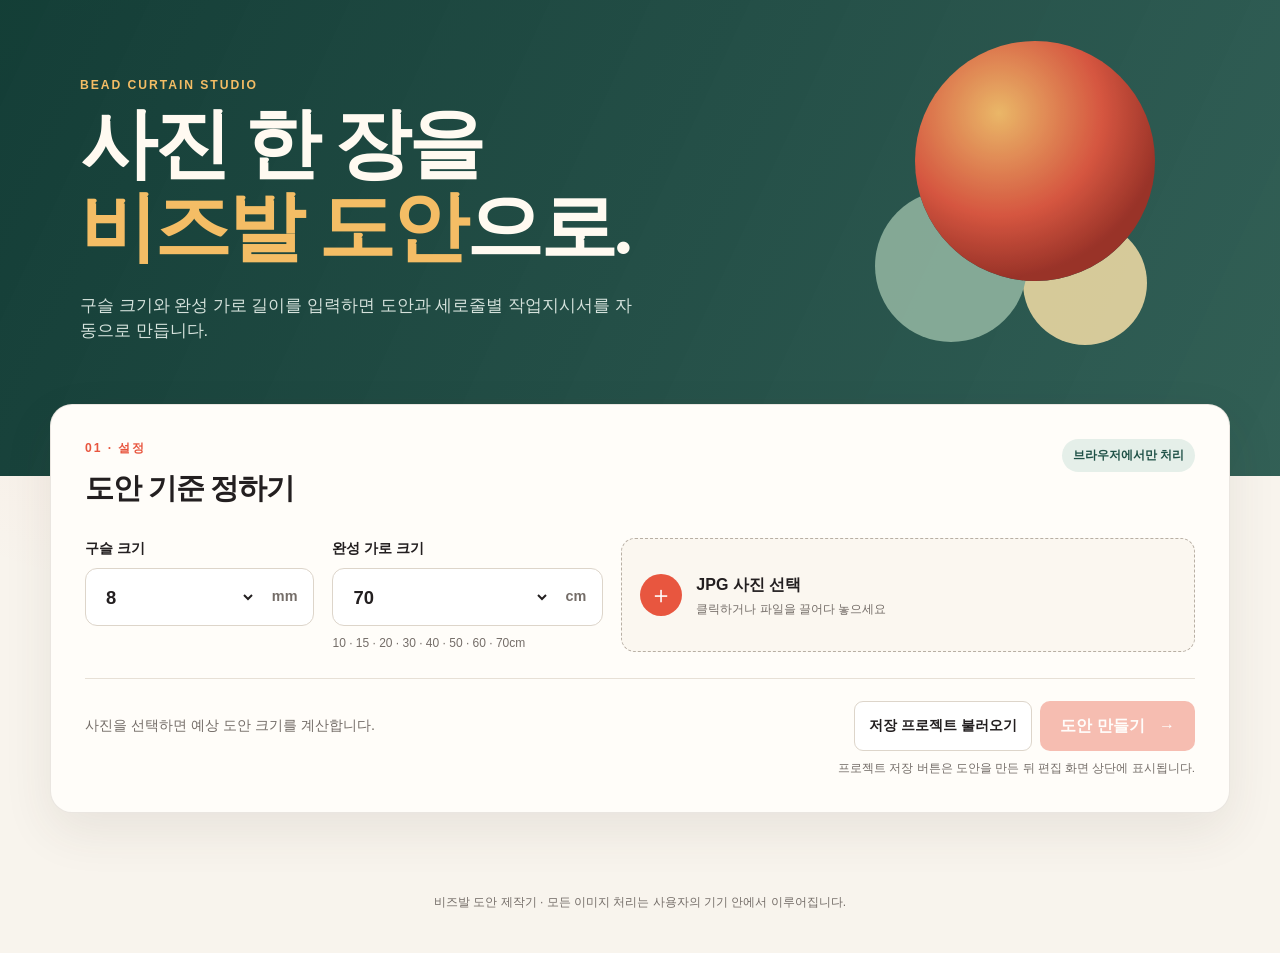
==== bizbal/index.html @ f756fe76 "Add Bizbal studio to homepage and refresh theme" ====
<!doctype html>
<html lang="ko">
<head>
  <meta charset="UTF-8">
  <meta name="viewport" content="width=device-width, initial-scale=1.0">
  <meta name="description" content="사진을 10색 비즈발 도안과 줄별 작업지시서로 변환합니다.">
  <title>비즈발 도안 제작기</title>
  <link rel="stylesheet" href="styles.css">
</head>
<body>
  <header class="hero">
    <div class="hero__inner">
      <p class="eyebrow">BEAD CURTAIN STUDIO</p>
      <h1>사진 한 장을<br><span>비즈발 도안</span>으로.</h1>
      <p class="hero__copy">구슬 크기와 완성 가로 길이를 입력하면 도안과 세로줄별 작업지시서를 자동으로 만듭니다.</p>
    </div>
  </header>

  <main class="app-shell">
    <section class="panel setup-panel" aria-labelledby="setup-title">
      <div class="section-heading">
        <div>
          <p class="step">01 · 설정</p>
          <h2 id="setup-title">도안 기준 정하기</h2>
        </div>
        <span class="local-badge">브라우저에서만 처리</span>
      </div>

      <div class="form-grid">
        <label class="field">
          <span>구슬 크기</span>
          <span class="input-with-unit">
            <select id="bead-size" aria-label="구슬 크기">
              <option value="4">4</option>
              <option value="6">6</option>
              <option value="8" selected>8</option>
              <option value="10">10</option>
            </select>
            <b>mm</b>
          </span>
        </label>
        <label class="field">
          <span>완성 가로 크기</span>
          <span class="input-with-unit">
            <select id="curtain-width" aria-label="완성 가로 크기">
              <option value="10">10</option>
              <option value="15">15</option>
              <option value="20">20</option>
              <option value="30">30</option>
              <option value="40">40</option>
              <option value="50">50</option>
              <option value="60">60</option>
              <option value="70" selected>70</option>
            </select>
            <b>cm</b>
          </span>
          <small>10 · 15 · 20 · 30 · 40 · 50 · 60 · 70cm</small>
        </label>
        <label class="file-field" id="file-drop">
          <input id="image-file" type="file" accept="image/jpeg,.jpg,.jpeg">
          <span class="file-icon" aria-hidden="true">＋</span>
          <span>
            <strong id="file-label">JPG 사진 선택</strong>
            <small>클릭하거나 파일을 끌어다 놓으세요</small>
          </span>
        </label>
      </div>

      <div class="setup-footer">
        <p id="input-summary" class="input-summary">사진을 선택하면 예상 도안 크기를 계산합니다.</p>
        <div class="setup-actions">
          <button id="setup-load-btn" class="secondary-btn" type="button">저장 프로젝트 불러오기</button>
          <button id="generate-btn" class="primary-btn" type="button" disabled>도안 만들기 <span>→</span></button>
        </div>
      </div>
      <p class="save-guide">프로젝트 저장 버튼은 도안을 만든 뒤 편집 화면 상단에 표시됩니다.</p>
      <p id="error-message" class="error-message" role="alert" hidden></p>
    </section>

    <section id="workspace" class="workspace" hidden>
      <section class="panel design-panel" aria-labelledby="design-title">
        <div class="section-heading design-heading">
          <div>
            <p class="step">02 · 편집</p>
            <h2 id="design-title">비즈 도안</h2>
          </div>
          <div class="project-actions">
            <input id="project-file" type="file" accept="application/json,.json,.beads" hidden>
            <button id="load-btn" class="secondary-btn" type="button">프로젝트 불러오기</button>
            <button id="save-btn" class="primary-btn compact" type="button" title="현재 도안을 프로젝트 파일로 저장">↓ 프로젝트 저장</button>
          </div>
          <div class="metrics" aria-label="도안 정보">
            <span><b id="metric-grid">-</b><small>그리드</small></span>
            <span><b id="metric-size">-</b><small>완성 크기</small></span>
            <span><b id="metric-count">-</b><small>총 구슬</small></span>
          </div>
        </div>

        <div class="editor-toolbar">
          <div>
            <span class="toolbar-label">칠할 색상</span>
            <div id="palette" class="palette" role="radiogroup" aria-label="색상 팔레트"></div>
          </div>
          <div class="zoom-control">
            <label for="zoom">확대</label>
            <input id="zoom" type="range" min="7" max="24" value="12">
            <output id="zoom-value" for="zoom">12px</output>
          </div>
        </div>

        <div class="editor-actions">
          <p><span class="mouse-mark">↖</span> 클릭하거나 드래그하여 구슬 색상을 바꿀 수 있습니다. 최상단 고정 구슬은 편집되지 않습니다.</p>
          <button id="undo-btn" class="text-btn" type="button" disabled>↶ 실행 취소</button>
          <button id="restore-btn" class="text-btn" type="button">원본 변환으로 복원</button>
        </div>

        <div id="canvas-wrap" class="canvas-wrap">
          <canvas id="bead-canvas" aria-label="편집 가능한 비즈 도안"></canvas>
        </div>

        <div class="legend-block">
          <h3>색상별 필요 수량</h3>
          <p class="legend-help">색상을 누르면 전체 색상 변경 또는 미사용 설정을 할 수 있습니다. 고정 구슬은 각 라인 최상단에 자동으로 1개씩 추가됩니다.</p>
          <div id="color-counts" class="color-counts"></div>
        </div>
      </section>

      <section class="panel instruction-panel" aria-labelledby="instruction-title">
        <div class="section-heading">
          <div>
            <p class="step">03 · 제작</p>
            <h2 id="instruction-title">세로 라인 작업지시서</h2>
          </div>
          <div class="instruction-actions">
            <button id="copy-btn" class="secondary-btn" type="button">전체 복사</button>
            <button id="print-btn" class="primary-btn compact" type="button">인쇄하기</button>
          </div>
        </div>
        <p class="instruction-note">각 라인은 도안의 왼쪽부터 번호가 매겨지며, 구슬 순서는 <strong>아래에서 위</strong>입니다.</p>
        <div id="instructions" class="instructions"></div>
      </section>
    </section>
  </main>

  <dialog id="color-dialog" class="color-dialog" aria-labelledby="color-dialog-title">
    <div class="color-dialog__header">
      <div>
        <p class="step">색상 편집</p>
        <h2 id="color-dialog-title">색상 변경</h2>
      </div>
      <button id="color-dialog-close" class="dialog-close" type="button" aria-label="닫기">×</button>
    </div>
    <p id="color-dialog-description" class="color-dialog__description"></p>
    <div id="color-dialog-options" class="color-dialog__options" aria-label="변경할 색상"></div>
    <div class="color-dialog__footer">
      <button id="color-toggle-btn" class="danger-btn" type="button">이 색상 사용하지 않음</button>
      <button id="color-cancel-btn" class="secondary-btn" type="button">취소</button>
    </div>
  </dialog>

  <footer>비즈발 도안 제작기 · 모든 이미지 처리는 사용자의 기기 안에서 이루어집니다.</footer>
  <script src="app.js"></script>
</body>
</html>
---- bizbal/styles.css ----
:root {
  --ink: #231f20;
  --muted: #746d68;
  --paper: #f8f4ed;
  --panel: #fffdf9;
  --line: #ddd5ca;
  --accent: #e8563f;
  --accent-dark: #bb3828;
  --green: #1f5147;
  --shadow: 0 18px 50px rgba(67, 52, 39, 0.09);
}

* { box-sizing: border-box; }
[hidden] { display: none !important; }

body {
  margin: 0;
  color: var(--ink);
  background:
    radial-gradient(circle at 10% 25%, rgba(232, 86, 63, .07), transparent 22rem),
    var(--paper);
  font-family: Pretendard, "Noto Sans KR", "Malgun Gothic", sans-serif;
  line-height: 1.5;
}

button, input { font: inherit; }
button { color: inherit; }

.hero {
  padding: 76px 24px 132px;
  color: #fffaf1;
  background:
    linear-gradient(115deg, rgba(12, 56, 49, .97), rgba(31, 81, 71, .91)),
    repeating-linear-gradient(90deg, transparent 0 48px, rgba(255,255,255,.04) 48px 49px);
  overflow: hidden;
}

.hero__inner { width: min(1120px, 100%); margin: auto; position: relative; }
.hero__inner::after {
  content: "";
  position: absolute;
  right: 4%; top: -35px;
  width: 240px; height: 240px;
  border-radius: 50%;
  background: radial-gradient(circle at 35% 30%, #ffc26b, #e8563f 45%, #a52f24 72%);
  box-shadow: -84px 105px 0 -44px #8eb29e, 50px 122px 0 -58px #e9d7a2;
  opacity: .9;
}

.eyebrow, .step { margin: 0 0 10px; letter-spacing: .16em; font-size: .76rem; font-weight: 800; }
.eyebrow { color: #f4bd65; }
.hero h1 { margin: 0; font-family: Georgia, "Noto Serif KR", serif; font-size: clamp(2.7rem, 6vw, 5rem); line-height: 1.08; letter-spacing: -.04em; }
.hero h1 span { color: #f4bd65; }
.hero__copy { max-width: 560px; margin: 24px 0 0; color: #d5e2dc; font-size: 1.04rem; }

.app-shell { width: min(1180px, calc(100% - 32px)); margin: -72px auto 80px; position: relative; }
.panel { padding: 34px; border: 1px solid rgba(80, 65, 51, .12); border-radius: 22px; background: var(--panel); box-shadow: var(--shadow); }
.workspace { display: grid; min-width: 0; gap: 24px; margin-top: 24px; }
.section-heading { display: flex; align-items: flex-start; justify-content: space-between; gap: 24px; margin-bottom: 28px; }
.section-heading h2 { margin: 0; font-family: Georgia, "Noto Serif KR", serif; font-size: 1.8rem; letter-spacing: -.03em; }
.step { color: var(--accent); }
.local-badge { padding: 7px 11px; border-radius: 99px; color: var(--green); background: #e5efe9; font-size: .78rem; font-weight: 700; white-space: nowrap; }

.form-grid { display: grid; grid-template-columns: .72fr .85fr 1.8fr; gap: 18px; align-items: stretch; }
.field { display: flex; flex-direction: column; gap: 8px; font-size: .9rem; font-weight: 700; }
.field small, .file-field small { color: var(--muted); font-size: .75rem; font-weight: 500; }
.input-with-unit { display: flex; align-items: center; height: 58px; border: 1px solid var(--line); border-radius: 12px; background: #fff; overflow: hidden; }
.input-with-unit:focus-within { border-color: var(--green); box-shadow: 0 0 0 3px rgba(31,81,71,.1); }
.input-with-unit input, .input-with-unit select { width: 100%; height: 100%; padding: 0 4px 0 16px; border: 0; outline: 0; color: var(--ink); background: transparent; font-size: 1.15rem; font-weight: 800; cursor: pointer; }
.input-with-unit b { padding: 0 16px; color: var(--muted); }
.file-field { display: flex; align-items: center; gap: 14px; min-height: 82px; padding: 16px 18px; border: 1.5px dashed #b8afa4; border-radius: 14px; background: #fbf7f0; cursor: pointer; transition: .18s ease; }
.file-field:hover, .file-field.is-dragging { border-color: var(--accent); background: #fff2eb; transform: translateY(-1px); }
.file-field input { position: absolute; width: 1px; height: 1px; opacity: 0; }
.file-field > span:last-child { display: grid; gap: 3px; }
.file-icon { display: grid; place-items: center; flex: 0 0 42px; height: 42px; border-radius: 50%; color: #fff; background: var(--accent); font-size: 1.5rem; }
.setup-footer { display: flex; align-items: center; justify-content: space-between; gap: 20px; margin-top: 26px; padding-top: 22px; border-top: 1px solid #e7e0d6; }
.setup-actions { display: flex; gap: 8px; }
.input-summary { margin: 0; color: var(--muted); font-size: .9rem; }
.save-guide { margin: 9px 0 0; color: var(--muted); text-align: right; font-size: .74rem; }
.error-message { margin: 16px 0 0; padding: 10px 13px; color: #9e2f23; background: #ffebe7; border-radius: 9px; font-size: .88rem; }

.primary-btn, .secondary-btn, .text-btn { border: 0; cursor: pointer; transition: .16s ease; }
.primary-btn { padding: 13px 20px; border-radius: 10px; color: #fff; background: var(--accent); font-weight: 800; box-shadow: 0 6px 16px rgba(232,86,63,.2); }
.primary-btn:hover:not(:disabled) { background: var(--accent-dark); transform: translateY(-1px); }
.primary-btn:disabled { opacity: .38; cursor: not-allowed; box-shadow: none; }
.primary-btn span { margin-left: 10px; }
.primary-btn.compact, .secondary-btn { padding: 10px 14px; font-size: .86rem; }
.secondary-btn { border: 1px solid var(--line); border-radius: 9px; background: #fff; font-weight: 700; }
.secondary-btn:hover { border-color: var(--ink); }
.text-btn { padding: 5px 2px; color: var(--green); background: transparent; font-size: .84rem; font-weight: 700; }
.text-btn:hover:not(:disabled) { color: var(--accent); }
.text-btn:disabled { color: #aaa; cursor: not-allowed; }

.design-panel { min-width: 0; }
.design-heading { align-items: center; }
.project-actions { display: flex; gap: 8px; margin-left: auto; }
.metrics { display: flex; align-items: stretch; border: 1px solid var(--line); border-radius: 12px; overflow: hidden; }
.metrics span { display: grid; gap: 2px; min-width: 125px; padding: 10px 15px; text-align: center; background: #fff; }
.metrics span + span { border-left: 1px solid var(--line); }
.metrics b { font-size: .96rem; }
.metrics small { color: var(--muted); font-size: .68rem; }
.editor-toolbar { display: flex; align-items: flex-end; justify-content: space-between; gap: 24px; padding: 18px; border-radius: 14px; background: #f2ede5; }
.toolbar-label { display: block; margin-bottom: 9px; color: var(--muted); font-size: .75rem; font-weight: 800; }
.palette { display: flex; flex-wrap: wrap; gap: 8px; }
.swatch { position: relative; width: 34px; height: 34px; padding: 0; border: 2px solid rgba(0,0,0,.12); border-radius: 50%; background: var(--swatch); cursor: pointer; box-shadow: inset 0 0 0 2px rgba(255,255,255,.35); }
.swatch::after { content: attr(data-short); position: absolute; left: 50%; top: 42px; transform: translateX(-50%); padding: 4px 6px; border-radius: 5px; color: #fff; background: #2b2927; font-size: .65rem; white-space: nowrap; opacity: 0; pointer-events: none; z-index: 3; }
.swatch:hover::after { opacity: 1; }
.swatch[aria-checked="true"] { outline: 3px solid var(--green); outline-offset: 2px; }
.swatch:disabled { cursor: not-allowed; filter: grayscale(.8); opacity: .32; }
.swatch:disabled:hover::after { content: attr(data-short) " · 사용 안 함"; opacity: 1; }
.zoom-control { display: flex; align-items: center; gap: 9px; color: var(--muted); font-size: .78rem; font-weight: 700; white-space: nowrap; }
.zoom-control input { accent-color: var(--accent); }
.zoom-control output { min-width: 34px; }
.editor-actions { display: flex; align-items: center; justify-content: flex-end; gap: 18px; min-height: 48px; }
.editor-actions p { margin: 0 auto 0 0; color: var(--muted); font-size: .8rem; }
.mouse-mark { color: var(--accent); font-size: 1rem; }
.canvas-wrap { width: 100%; max-width: 100%; min-width: 0; overflow-x: auto; overflow-y: hidden; padding: 26px; border: 1px solid var(--line); border-radius: 12px; background-color: #e9e3d9; background-image: linear-gradient(45deg, #ded7cc 25%, transparent 25%), linear-gradient(-45deg, #ded7cc 25%, transparent 25%), linear-gradient(45deg, transparent 75%, #ded7cc 75%), linear-gradient(-45deg, transparent 75%, #ded7cc 75%); background-size: 20px 20px; background-position: 0 0, 0 10px, 10px -10px, -10px 0; overscroll-behavior-x: contain; scrollbar-color: var(--green) #d9d2c8; scrollbar-width: auto; }
.canvas-wrap::-webkit-scrollbar { height: 13px; }
.canvas-wrap::-webkit-scrollbar-track { border-radius: 99px; background: #d9d2c8; }
.canvas-wrap::-webkit-scrollbar-thumb { border: 3px solid #d9d2c8; border-radius: 99px; background: var(--green); }
#bead-canvas { display: block; width: auto; max-width: none; height: auto; margin: auto; background: #fff; box-shadow: 0 8px 25px rgba(48,40,32,.16); touch-action: pan-y pinch-zoom; cursor: crosshair; }
.legend-block { margin-top: 25px; }
.legend-block h3 { margin: 0; font-size: .92rem; }
.legend-help { margin: 4px 0 12px; color: var(--muted); font-size: .75rem; }
.color-counts { display: flex; flex-wrap: wrap; gap: 9px; }
.count-chip { display: flex; align-items: center; gap: 7px; padding: 7px 10px; border: 1px solid var(--line); border-radius: 99px; color: inherit; background: #fff; font-size: .75rem; cursor: pointer; transition: .16s ease; }
.count-chip:hover:not(:disabled) { border-color: var(--green); transform: translateY(-1px); box-shadow: 0 4px 10px rgba(35,31,32,.08); }
.count-chip:focus-visible { outline: 3px solid rgba(31,81,71,.2); outline-offset: 2px; }
.count-chip:disabled { color: #aaa39d; background: #f5f2ee; cursor: not-allowed; opacity: .48; }
.count-chip.is-excluded { color: #8b8580; background: #f2efeb; text-decoration: line-through; opacity: .78; }
.count-chip i { width: 13px; height: 13px; border: 1px solid rgba(0,0,0,.14); border-radius: 50%; background: var(--chip); }
.count-chip b { font-variant-numeric: tabular-nums; }
.count-chip.fixed-chip:disabled { border-color: #b78a32; color: #4f3b16; background: #fff8df; opacity: 1; }
.count-chip.fixed-chip i { border: 1px solid #684709; border-radius: 2px; background: linear-gradient(135deg, #fff0a8, #c48616 48%, #fff2a6 70%, #7f530b); clip-path: polygon(50% 0, 93% 25%, 93% 75%, 50% 100%, 7% 75%, 7% 25%); }

.color-dialog { width: min(470px, calc(100% - 28px)); padding: 24px; border: 0; border-radius: 18px; color: var(--ink); background: var(--panel); box-shadow: 0 24px 80px rgba(35,31,32,.28); }
.color-dialog::backdrop { background: rgba(23,28,26,.55); backdrop-filter: blur(2px); }
.color-dialog__header { display: flex; align-items: flex-start; justify-content: space-between; gap: 20px; }
.color-dialog__header h2 { margin: 0; font-family: Georgia, "Noto Serif KR", serif; font-size: 1.45rem; }
.dialog-close { width: 34px; height: 34px; border: 0; border-radius: 50%; color: var(--muted); background: #f2ede5; font-size: 1.4rem; line-height: 1; cursor: pointer; }
.color-dialog__description { margin: 18px 0 13px; color: var(--muted); font-size: .86rem; }
.color-dialog__options { display: grid; grid-template-columns: repeat(5, 1fr); gap: 9px; }
.color-option { display: grid; place-items: center; gap: 5px; min-width: 0; padding: 9px 4px 7px; border: 1px solid var(--line); border-radius: 10px; background: #fff; font-size: .68rem; cursor: pointer; }
.color-option:hover { border-color: var(--green); background: #f5f9f6; }
.color-option.is-current { border-color: var(--green); background: #edf6f1; box-shadow: inset 0 0 0 1px var(--green); }
.color-option i { width: 25px; height: 25px; border: 1px solid rgba(0,0,0,.14); border-radius: 50%; background: var(--option); }
.color-option small { color: var(--green); font-size: .58rem; font-weight: 800; }
.color-dialog__footer { display: flex; justify-content: flex-end; gap: 8px; margin-top: 22px; padding-top: 16px; border-top: 1px solid var(--line); }
.danger-btn { margin-right: auto; padding: 10px 13px; border: 1px solid #e6b5ae; border-radius: 9px; color: #a73528; background: #fff3f0; font-size: .82rem; font-weight: 750; cursor: pointer; }
.danger-btn.is-restore { border-color: #b7d0c4; color: var(--green); background: #edf6f1; }

.instruction-actions { display: flex; gap: 8px; }
.instruction-note { margin: -12px 0 22px; color: var(--muted); font-size: .85rem; }
.instructions { display: grid; grid-template-columns: repeat(2, minmax(0, 1fr)); gap: 8px; }
.instruction-line { display: grid; grid-template-columns: 72px 1fr; gap: 8px; padding: 11px 13px; border: 1px solid #e4ddd3; border-radius: 9px; background: #fff; font-size: .8rem; }
.instruction-line:nth-child(4n+1), .instruction-line:nth-child(4n+2) { background: #faf6ef; }
.instruction-line b { color: var(--green); font-variant-numeric: tabular-nums; }
.segments { display: flex; flex-wrap: wrap; gap: 5px 12px; }
.segment { white-space: nowrap; }
.segment i { display: inline-block; width: 9px; height: 9px; margin-right: 4px; border: 1px solid rgba(0,0,0,.12); border-radius: 50%; background: var(--segment); }
.fixed-segment { color: #6a4b12; font-weight: 750; }
.fixed-segment i { border-color: #684709; border-radius: 1px; background: linear-gradient(135deg, #fff0a8, #c48616 48%, #7f530b); clip-path: polygon(50% 0, 93% 25%, 93% 75%, 50% 100%, 7% 75%, 7% 25%); }

footer { padding: 0 20px 42px; color: var(--muted); text-align: center; font-size: .75rem; }

@media (max-width: 820px) {
  .hero { padding-top: 54px; }
  .hero__inner::after { opacity: .25; right: -110px; }
  .form-grid { grid-template-columns: 1fr 1fr; }
  .file-field { grid-column: 1 / -1; }
  .design-heading { align-items: flex-start; }
  .metrics { width: 100%; }
  .metrics span { min-width: 0; flex: 1; }
  .section-heading.design-heading { flex-direction: column; }
  .project-actions { width: 100%; margin-left: 0; }
  .project-actions button { flex: 1; }
  .editor-toolbar { align-items: flex-start; flex-direction: column; }
  #bead-canvas { max-width: 100%; }
  .instructions { grid-template-columns: 1fr; }
}

@media (max-width: 520px) {
  .app-shell { width: min(100% - 20px, 1180px); }
  .panel { padding: 22px 16px; border-radius: 16px; }
  .form-grid { grid-template-columns: 1fr; }
  .file-field { grid-column: auto; }
  .setup-footer, .section-heading { flex-direction: column; }
  .setup-actions { width: 100%; flex-direction: column; }
  .setup-actions button { width: 100%; }
  .metrics { font-size: .8rem; }
  .metrics span { padding: 8px 5px; }
  .editor-actions { align-items: flex-start; flex-wrap: wrap; }
  .editor-actions p { flex-basis: 100%; }
  .canvas-wrap { padding: 14px; }
  .instruction-actions { width: 100%; }
  .instruction-actions button { flex: 1; }
  .project-actions { flex-direction: column; }
  .color-dialog { padding: 20px 16px; }
  .color-dialog__options { grid-template-columns: repeat(4, 1fr); }
  .color-dialog__footer { flex-wrap: wrap; }
  .danger-btn { flex-basis: 100%; margin-right: 0; }
}

@media print {
  body { background: #fff; }
  .hero, .setup-panel, .design-panel, footer, .instruction-actions { display: none !important; }
  .app-shell { width: 100%; margin: 0; }
  .workspace { display: block !important; }
  .panel { padding: 0; border: 0; box-shadow: none; }
  .instructions { grid-template-columns: 1fr 1fr; gap: 4px 12px; }
  .instruction-line { break-inside: avoid; padding: 5px; border: 0; border-bottom: 1px solid #ccc; font-size: 9pt; }
}
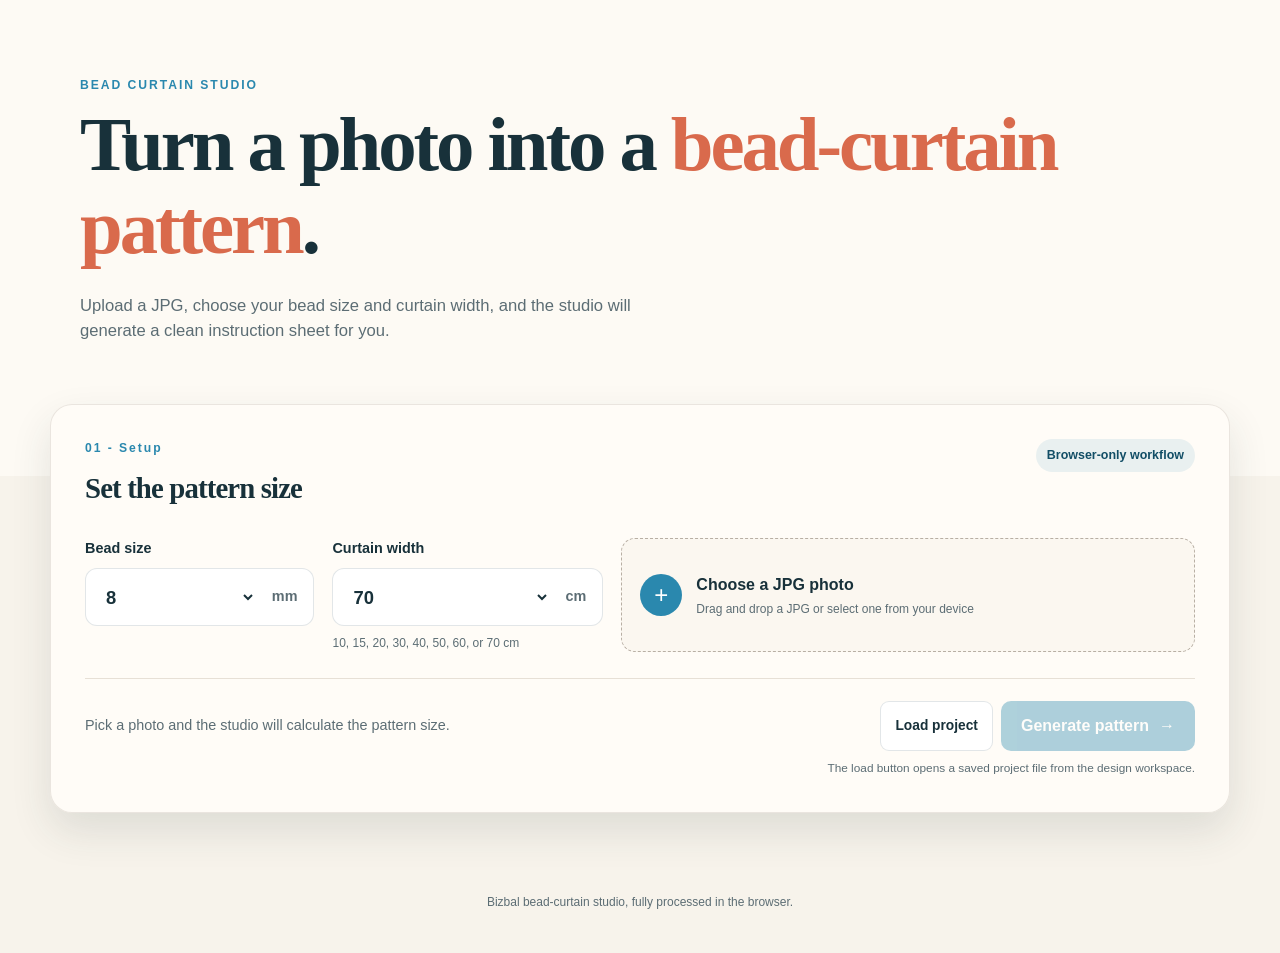
==== commit d1678171: "Translate Bizbal to English and simplify backgrounds" ====
--- a/bizbal/index.html
+++ b/bizbal/index.html
@@ -1,18 +1,20 @@
 <!doctype html>
-<html lang="ko">
+<html lang="en">
 <head>
   <meta charset="UTF-8">
   <meta name="viewport" content="width=device-width, initial-scale=1.0">
-  <meta name="description" content="사진을 10색 비즈발 도안과 줄별 작업지시서로 변환합니다.">
-  <title>비즈발 도안 제작기</title>
+  <meta name="description" content="Turn a JPG photo into a bead-curtain pattern with the Bizbal studio.">
+  <title>Bizbal Bead-Curtain Studio</title>
   <link rel="stylesheet" href="styles.css">
 </head>
 <body>
   <header class="hero">
     <div class="hero__inner">
       <p class="eyebrow">BEAD CURTAIN STUDIO</p>
-      <h1>사진 한 장을<br><span>비즈발 도안</span>으로.</h1>
-      <p class="hero__copy">구슬 크기와 완성 가로 길이를 입력하면 도안과 세로줄별 작업지시서를 자동으로 만듭니다.</p>
+      <h1>Turn a photo into a <span>bead-curtain pattern</span>.</h1>
+      <p class="hero__copy">
+        Upload a JPG, choose your bead size and curtain width, and the studio will generate a clean instruction sheet for you.
+      </p>
     </div>
   </header>
 
@@ -20,17 +22,17 @@
     <section class="panel setup-panel" aria-labelledby="setup-title">
       <div class="section-heading">
         <div>
-          <p class="step">01 · 설정</p>
-          <h2 id="setup-title">도안 기준 정하기</h2>
+          <p class="step">01 - Setup</p>
+          <h2 id="setup-title">Set the pattern size</h2>
         </div>
-        <span class="local-badge">브라우저에서만 처리</span>
+        <span class="local-badge">Browser-only workflow</span>
       </div>
 
       <div class="form-grid">
         <label class="field">
-          <span>구슬 크기</span>
+          <span>Bead size</span>
           <span class="input-with-unit">
-            <select id="bead-size" aria-label="구슬 크기">
+            <select id="bead-size" aria-label="Bead size">
               <option value="4">4</option>
               <option value="6">6</option>
               <option value="8" selected>8</option>
@@ -40,9 +42,9 @@
           </span>
         </label>
         <label class="field">
-          <span>완성 가로 크기</span>
+          <span>Curtain width</span>
           <span class="input-with-unit">
-            <select id="curtain-width" aria-label="완성 가로 크기">
+            <select id="curtain-width" aria-label="Curtain width">
               <option value="10">10</option>
               <option value="15">15</option>
               <option value="20">20</option>
@@ -54,26 +56,26 @@
             </select>
             <b>cm</b>
           </span>
-          <small>10 · 15 · 20 · 30 · 40 · 50 · 60 · 70cm</small>
+          <small>10, 15, 20, 30, 40, 50, 60, or 70 cm</small>
         </label>
         <label class="file-field" id="file-drop">
           <input id="image-file" type="file" accept="image/jpeg,.jpg,.jpeg">
-          <span class="file-icon" aria-hidden="true">＋</span>
+          <span class="file-icon" aria-hidden="true">+</span>
           <span>
-            <strong id="file-label">JPG 사진 선택</strong>
-            <small>클릭하거나 파일을 끌어다 놓으세요</small>
+            <strong id="file-label">Choose a JPG photo</strong>
+            <small>Drag and drop a JPG or select one from your device</small>
           </span>
         </label>
       </div>
 
       <div class="setup-footer">
-        <p id="input-summary" class="input-summary">사진을 선택하면 예상 도안 크기를 계산합니다.</p>
+        <p id="input-summary" class="input-summary">Pick a photo and the studio will calculate the pattern size.</p>
         <div class="setup-actions">
-          <button id="setup-load-btn" class="secondary-btn" type="button">저장 프로젝트 불러오기</button>
-          <button id="generate-btn" class="primary-btn" type="button" disabled>도안 만들기 <span>→</span></button>
+          <button id="setup-load-btn" class="secondary-btn" type="button">Load project</button>
+          <button id="generate-btn" class="primary-btn" type="button" disabled>Generate pattern<span>→</span></button>
         </div>
       </div>
-      <p class="save-guide">프로젝트 저장 버튼은 도안을 만든 뒤 편집 화면 상단에 표시됩니다.</p>
+      <p class="save-guide">The load button opens a saved project file from the design workspace.</p>
       <p id="error-message" class="error-message" role="alert" hidden></p>
     </section>
 
@@ -81,46 +83,46 @@
       <section class="panel design-panel" aria-labelledby="design-title">
         <div class="section-heading design-heading">
           <div>
-            <p class="step">02 · 편집</p>
-            <h2 id="design-title">비즈 도안</h2>
+            <p class="step">02 - Edit</p>
+            <h2 id="design-title">Bead pattern editor</h2>
           </div>
           <div class="project-actions">
             <input id="project-file" type="file" accept="application/json,.json,.beads" hidden>
-            <button id="load-btn" class="secondary-btn" type="button">프로젝트 불러오기</button>
-            <button id="save-btn" class="primary-btn compact" type="button" title="현재 도안을 프로젝트 파일로 저장">↓ 프로젝트 저장</button>
+            <button id="load-btn" class="secondary-btn" type="button">Load project</button>
+            <button id="save-btn" class="primary-btn compact" type="button" title="Save the current pattern as a project file">Save project</button>
           </div>
-          <div class="metrics" aria-label="도안 정보">
-            <span><b id="metric-grid">-</b><small>그리드</small></span>
-            <span><b id="metric-size">-</b><small>완성 크기</small></span>
-            <span><b id="metric-count">-</b><small>총 구슬</small></span>
+          <div class="metrics" aria-label="Pattern metrics">
+            <span><b id="metric-grid">-</b><small>Grid</small></span>
+            <span><b id="metric-size">-</b><small>Size</small></span>
+            <span><b id="metric-count">-</b><small>Total beads</small></span>
           </div>
         </div>
 
         <div class="editor-toolbar">
           <div>
-            <span class="toolbar-label">칠할 색상</span>
-            <div id="palette" class="palette" role="radiogroup" aria-label="색상 팔레트"></div>
+            <span class="toolbar-label">Selected color</span>
+            <div id="palette" class="palette" role="radiogroup" aria-label="Color palette"></div>
           </div>
           <div class="zoom-control">
-            <label for="zoom">확대</label>
+            <label for="zoom">Zoom</label>
             <input id="zoom" type="range" min="7" max="24" value="12">
             <output id="zoom-value" for="zoom">12px</output>
           </div>
         </div>
 
         <div class="editor-actions">
-          <p><span class="mouse-mark">↖</span> 클릭하거나 드래그하여 구슬 색상을 바꿀 수 있습니다. 최상단 고정 구슬은 편집되지 않습니다.</p>
-          <button id="undo-btn" class="text-btn" type="button" disabled>↶ 실행 취소</button>
-          <button id="restore-btn" class="text-btn" type="button">원본 변환으로 복원</button>
+          <p><span class="mouse-mark">●</span> Click or drag on the canvas to repaint beads. Fixed beads stay on the top row.</p>
+          <button id="undo-btn" class="text-btn" type="button" disabled>Undo last stroke</button>
+          <button id="restore-btn" class="text-btn" type="button">Restore original</button>
         </div>
 
         <div id="canvas-wrap" class="canvas-wrap">
-          <canvas id="bead-canvas" aria-label="편집 가능한 비즈 도안"></canvas>
+          <canvas id="bead-canvas" aria-label="Editable bead-curtain pattern"></canvas>
         </div>
 
         <div class="legend-block">
-          <h3>색상별 필요 수량</h3>
-          <p class="legend-help">색상을 누르면 전체 색상 변경 또는 미사용 설정을 할 수 있습니다. 고정 구슬은 각 라인 최상단에 자동으로 1개씩 추가됩니다.</p>
+          <h3>Color counts</h3>
+          <p class="legend-help">Click a color chip to replace or disable that color in the pattern.</p>
           <div id="color-counts" class="color-counts"></div>
         </div>
       </section>
@@ -128,15 +130,15 @@
       <section class="panel instruction-panel" aria-labelledby="instruction-title">
         <div class="section-heading">
           <div>
-            <p class="step">03 · 제작</p>
-            <h2 id="instruction-title">세로 라인 작업지시서</h2>
+            <p class="step">03 - Build</p>
+            <h2 id="instruction-title">Row-by-row instructions</h2>
           </div>
           <div class="instruction-actions">
-            <button id="copy-btn" class="secondary-btn" type="button">전체 복사</button>
-            <button id="print-btn" class="primary-btn compact" type="button">인쇄하기</button>
+            <button id="copy-btn" class="secondary-btn" type="button">Copy all</button>
+            <button id="print-btn" class="primary-btn compact" type="button">Print</button>
           </div>
         </div>
-        <p class="instruction-note">각 라인은 도안의 왼쪽부터 번호가 매겨지며, 구슬 순서는 <strong>아래에서 위</strong>입니다.</p>
+        <p class="instruction-note">Each row is listed from bottom to top, with the fixed bead always shown at the end.</p>
         <div id="instructions" class="instructions"></div>
       </section>
     </section>
@@ -145,20 +147,20 @@
   <dialog id="color-dialog" class="color-dialog" aria-labelledby="color-dialog-title">
     <div class="color-dialog__header">
       <div>
-        <p class="step">색상 편집</p>
-        <h2 id="color-dialog-title">색상 변경</h2>
+        <p class="step">Color edit</p>
+        <h2 id="color-dialog-title">Change color</h2>
       </div>
-      <button id="color-dialog-close" class="dialog-close" type="button" aria-label="닫기">×</button>
+      <button id="color-dialog-close" class="dialog-close" type="button" aria-label="Close">×</button>
     </div>
     <p id="color-dialog-description" class="color-dialog__description"></p>
-    <div id="color-dialog-options" class="color-dialog__options" aria-label="변경할 색상"></div>
+    <div id="color-dialog-options" class="color-dialog__options" aria-label="Replacement colors"></div>
     <div class="color-dialog__footer">
-      <button id="color-toggle-btn" class="danger-btn" type="button">이 색상 사용하지 않음</button>
-      <button id="color-cancel-btn" class="secondary-btn" type="button">취소</button>
+      <button id="color-toggle-btn" class="danger-btn" type="button">Disable this color</button>
+      <button id="color-cancel-btn" class="secondary-btn" type="button">Cancel</button>
     </div>
   </dialog>
 
-  <footer>비즈발 도안 제작기 · 모든 이미지 처리는 사용자의 기기 안에서 이루어집니다.</footer>
+  <footer>Bizbal bead-curtain studio, fully processed in the browser.</footer>
   <script src="app.js"></script>
 </body>
 </html>
--- a/bizbal/styles.css
+++ b/bizbal/styles.css
@@ -1,13 +1,13 @@
 :root {
-  --ink: #231f20;
-  --muted: #746d68;
-  --paper: #f8f4ed;
-  --panel: #fffdf9;
-  --line: #ddd5ca;
-  --accent: #e8563f;
-  --accent-dark: #bb3828;
+  --ink: #18313a;
+  --muted: #5c6d74;
+  --paper: #f7f3eb;
+  --panel: rgba(255, 252, 247, 0.98);
+  --line: rgba(97, 119, 127, 0.18);
+  --accent: #2a88ae;
+  --accent-dark: #1f6c8d;
   --green: #1f5147;
-  --shadow: 0 18px 50px rgba(67, 52, 39, 0.09);
+  --shadow: 0 18px 40px rgba(42, 56, 61, 0.12);
 }
 
 * { box-sizing: border-box; }
@@ -16,9 +16,7 @@
 body {
   margin: 0;
   color: var(--ink);
-  background:
-    radial-gradient(circle at 10% 25%, rgba(232, 86, 63, .07), transparent 22rem),
-    var(--paper);
+  background: #f7f3eb;
   font-family: Pretendard, "Noto Sans KR", "Malgun Gothic", sans-serif;
   line-height: 1.5;
 }
@@ -28,30 +26,17 @@
 
 .hero {
   padding: 76px 24px 132px;
-  color: #fffaf1;
-  background:
-    linear-gradient(115deg, rgba(12, 56, 49, .97), rgba(31, 81, 71, .91)),
-    repeating-linear-gradient(90deg, transparent 0 48px, rgba(255,255,255,.04) 48px 49px);
+  color: var(--ink);
+  background: #fdfaf4;
   overflow: hidden;
 }
 
 .hero__inner { width: min(1120px, 100%); margin: auto; position: relative; }
-.hero__inner::after {
-  content: "";
-  position: absolute;
-  right: 4%; top: -35px;
-  width: 240px; height: 240px;
-  border-radius: 50%;
-  background: radial-gradient(circle at 35% 30%, #ffc26b, #e8563f 45%, #a52f24 72%);
-  box-shadow: -84px 105px 0 -44px #8eb29e, 50px 122px 0 -58px #e9d7a2;
-  opacity: .9;
-}
-
 .eyebrow, .step { margin: 0 0 10px; letter-spacing: .16em; font-size: .76rem; font-weight: 800; }
-.eyebrow { color: #f4bd65; }
+.eyebrow { color: #2a88ae; }
 .hero h1 { margin: 0; font-family: Georgia, "Noto Serif KR", serif; font-size: clamp(2.7rem, 6vw, 5rem); line-height: 1.08; letter-spacing: -.04em; }
-.hero h1 span { color: #f4bd65; }
-.hero__copy { max-width: 560px; margin: 24px 0 0; color: #d5e2dc; font-size: 1.04rem; }
+.hero h1 span { color: #d96a4c; }
+.hero__copy { max-width: 560px; margin: 24px 0 0; color: var(--muted); font-size: 1.04rem; }
 
 .app-shell { width: min(1180px, calc(100% - 32px)); margin: -72px auto 80px; position: relative; }
 .panel { padding: 34px; border: 1px solid rgba(80, 65, 51, .12); border-radius: 22px; background: var(--panel); box-shadow: var(--shadow); }
@@ -59,17 +44,17 @@
 .section-heading { display: flex; align-items: flex-start; justify-content: space-between; gap: 24px; margin-bottom: 28px; }
 .section-heading h2 { margin: 0; font-family: Georgia, "Noto Serif KR", serif; font-size: 1.8rem; letter-spacing: -.03em; }
 .step { color: var(--accent); }
-.local-badge { padding: 7px 11px; border-radius: 99px; color: var(--green); background: #e5efe9; font-size: .78rem; font-weight: 700; white-space: nowrap; }
+.local-badge { padding: 7px 11px; border-radius: 99px; color: #124e66; background: rgba(42, 136, 174, 0.1); font-size: .78rem; font-weight: 700; white-space: nowrap; }
 
 .form-grid { display: grid; grid-template-columns: .72fr .85fr 1.8fr; gap: 18px; align-items: stretch; }
 .field { display: flex; flex-direction: column; gap: 8px; font-size: .9rem; font-weight: 700; }
 .field small, .file-field small { color: var(--muted); font-size: .75rem; font-weight: 500; }
 .input-with-unit { display: flex; align-items: center; height: 58px; border: 1px solid var(--line); border-radius: 12px; background: #fff; overflow: hidden; }
-.input-with-unit:focus-within { border-color: var(--green); box-shadow: 0 0 0 3px rgba(31,81,71,.1); }
+.input-with-unit:focus-within { border-color: var(--accent); box-shadow: 0 0 0 3px rgba(42,136,174,.12); }
 .input-with-unit input, .input-with-unit select { width: 100%; height: 100%; padding: 0 4px 0 16px; border: 0; outline: 0; color: var(--ink); background: transparent; font-size: 1.15rem; font-weight: 800; cursor: pointer; }
 .input-with-unit b { padding: 0 16px; color: var(--muted); }
 .file-field { display: flex; align-items: center; gap: 14px; min-height: 82px; padding: 16px 18px; border: 1.5px dashed #b8afa4; border-radius: 14px; background: #fbf7f0; cursor: pointer; transition: .18s ease; }
-.file-field:hover, .file-field.is-dragging { border-color: var(--accent); background: #fff2eb; transform: translateY(-1px); }
+.file-field:hover, .file-field.is-dragging { border-color: var(--accent); background: #fff; transform: translateY(-1px); }
 .file-field input { position: absolute; width: 1px; height: 1px; opacity: 0; }
 .file-field > span:last-child { display: grid; gap: 3px; }
 .file-icon { display: grid; place-items: center; flex: 0 0 42px; height: 42px; border-radius: 50%; color: #fff; background: var(--accent); font-size: 1.5rem; }
@@ -86,46 +71,46 @@
 .primary-btn span { margin-left: 10px; }
 .primary-btn.compact, .secondary-btn { padding: 10px 14px; font-size: .86rem; }
 .secondary-btn { border: 1px solid var(--line); border-radius: 9px; background: #fff; font-weight: 700; }
-.secondary-btn:hover { border-color: var(--ink); }
-.text-btn { padding: 5px 2px; color: var(--green); background: transparent; font-size: .84rem; font-weight: 700; }
-.text-btn:hover:not(:disabled) { color: var(--accent); }
+.secondary-btn:hover { border-color: var(--accent); }
+.text-btn { padding: 5px 2px; color: var(--accent); background: transparent; font-size: .84rem; font-weight: 700; }
+.text-btn:hover:not(:disabled) { color: var(--accent-dark); }
 .text-btn:disabled { color: #aaa; cursor: not-allowed; }
 
 .design-panel { min-width: 0; }
 .design-heading { align-items: center; }
 .project-actions { display: flex; gap: 8px; margin-left: auto; }
 .metrics { display: flex; align-items: stretch; border: 1px solid var(--line); border-radius: 12px; overflow: hidden; }
-.metrics span { display: grid; gap: 2px; min-width: 125px; padding: 10px 15px; text-align: center; background: #fff; }
+.metrics span { display: grid; gap: 2px; min-width: 125px; padding: 10px 15px; text-align: center; background: rgba(255, 255, 255, 0.82); }
 .metrics span + span { border-left: 1px solid var(--line); }
 .metrics b { font-size: .96rem; }
 .metrics small { color: var(--muted); font-size: .68rem; }
-.editor-toolbar { display: flex; align-items: flex-end; justify-content: space-between; gap: 24px; padding: 18px; border-radius: 14px; background: #f2ede5; }
+.editor-toolbar { display: flex; align-items: flex-end; justify-content: space-between; gap: 24px; padding: 18px; border-radius: 14px; background: #f5f7f4; }
 .toolbar-label { display: block; margin-bottom: 9px; color: var(--muted); font-size: .75rem; font-weight: 800; }
 .palette { display: flex; flex-wrap: wrap; gap: 8px; }
 .swatch { position: relative; width: 34px; height: 34px; padding: 0; border: 2px solid rgba(0,0,0,.12); border-radius: 50%; background: var(--swatch); cursor: pointer; box-shadow: inset 0 0 0 2px rgba(255,255,255,.35); }
 .swatch::after { content: attr(data-short); position: absolute; left: 50%; top: 42px; transform: translateX(-50%); padding: 4px 6px; border-radius: 5px; color: #fff; background: #2b2927; font-size: .65rem; white-space: nowrap; opacity: 0; pointer-events: none; z-index: 3; }
 .swatch:hover::after { opacity: 1; }
-.swatch[aria-checked="true"] { outline: 3px solid var(--green); outline-offset: 2px; }
+.swatch[aria-checked="true"] { outline: 3px solid var(--accent); outline-offset: 2px; }
 .swatch:disabled { cursor: not-allowed; filter: grayscale(.8); opacity: .32; }
-.swatch:disabled:hover::after { content: attr(data-short) " · 사용 안 함"; opacity: 1; }
+.swatch:disabled:hover::after { content: attr(data-short) " · disabled"; opacity: 1; }
 .zoom-control { display: flex; align-items: center; gap: 9px; color: var(--muted); font-size: .78rem; font-weight: 700; white-space: nowrap; }
 .zoom-control input { accent-color: var(--accent); }
 .zoom-control output { min-width: 34px; }
 .editor-actions { display: flex; align-items: center; justify-content: flex-end; gap: 18px; min-height: 48px; }
 .editor-actions p { margin: 0 auto 0 0; color: var(--muted); font-size: .8rem; }
 .mouse-mark { color: var(--accent); font-size: 1rem; }
-.canvas-wrap { width: 100%; max-width: 100%; min-width: 0; overflow-x: auto; overflow-y: hidden; padding: 26px; border: 1px solid var(--line); border-radius: 12px; background-color: #e9e3d9; background-image: linear-gradient(45deg, #ded7cc 25%, transparent 25%), linear-gradient(-45deg, #ded7cc 25%, transparent 25%), linear-gradient(45deg, transparent 75%, #ded7cc 75%), linear-gradient(-45deg, transparent 75%, #ded7cc 75%); background-size: 20px 20px; background-position: 0 0, 0 10px, 10px -10px, -10px 0; overscroll-behavior-x: contain; scrollbar-color: var(--green) #d9d2c8; scrollbar-width: auto; }
+.canvas-wrap { width: 100%; max-width: 100%; min-width: 0; overflow-x: auto; overflow-y: hidden; padding: 26px; border: 1px solid var(--line); border-radius: 12px; background: #fff; overscroll-behavior-x: contain; scrollbar-color: var(--accent) #d9d2c8; scrollbar-width: auto; }
 .canvas-wrap::-webkit-scrollbar { height: 13px; }
 .canvas-wrap::-webkit-scrollbar-track { border-radius: 99px; background: #d9d2c8; }
-.canvas-wrap::-webkit-scrollbar-thumb { border: 3px solid #d9d2c8; border-radius: 99px; background: var(--green); }
-#bead-canvas { display: block; width: auto; max-width: none; height: auto; margin: auto; background: #fff; box-shadow: 0 8px 25px rgba(48,40,32,.16); touch-action: pan-y pinch-zoom; cursor: crosshair; }
+.canvas-wrap::-webkit-scrollbar-thumb { border: 3px solid #d9d2c8; border-radius: 99px; background: var(--accent); }
+#bead-canvas { display: block; width: auto; max-width: none; height: auto; margin: auto; background: #fffdf9; box-shadow: 0 8px 25px rgba(48,40,32,.10); touch-action: pan-y pinch-zoom; cursor: crosshair; }
 .legend-block { margin-top: 25px; }
 .legend-block h3 { margin: 0; font-size: .92rem; }
 .legend-help { margin: 4px 0 12px; color: var(--muted); font-size: .75rem; }
 .color-counts { display: flex; flex-wrap: wrap; gap: 9px; }
 .count-chip { display: flex; align-items: center; gap: 7px; padding: 7px 10px; border: 1px solid var(--line); border-radius: 99px; color: inherit; background: #fff; font-size: .75rem; cursor: pointer; transition: .16s ease; }
-.count-chip:hover:not(:disabled) { border-color: var(--green); transform: translateY(-1px); box-shadow: 0 4px 10px rgba(35,31,32,.08); }
-.count-chip:focus-visible { outline: 3px solid rgba(31,81,71,.2); outline-offset: 2px; }
+.count-chip:hover:not(:disabled) { border-color: var(--accent); transform: translateY(-1px); box-shadow: 0 4px 10px rgba(35,31,32,.08); }
+.count-chip:focus-visible { outline: 3px solid rgba(42,136,174,.2); outline-offset: 2px; }
 .count-chip:disabled { color: #aaa39d; background: #f5f2ee; cursor: not-allowed; opacity: .48; }
 .count-chip.is-excluded { color: #8b8580; background: #f2efeb; text-decoration: line-through; opacity: .78; }
 .count-chip i { width: 13px; height: 13px; border: 1px solid rgba(0,0,0,.14); border-radius: 50%; background: var(--chip); }
@@ -133,28 +118,28 @@
 .count-chip.fixed-chip:disabled { border-color: #b78a32; color: #4f3b16; background: #fff8df; opacity: 1; }
 .count-chip.fixed-chip i { border: 1px solid #684709; border-radius: 2px; background: linear-gradient(135deg, #fff0a8, #c48616 48%, #fff2a6 70%, #7f530b); clip-path: polygon(50% 0, 93% 25%, 93% 75%, 50% 100%, 7% 75%, 7% 25%); }
 
-.color-dialog { width: min(470px, calc(100% - 28px)); padding: 24px; border: 0; border-radius: 18px; color: var(--ink); background: var(--panel); box-shadow: 0 24px 80px rgba(35,31,32,.28); }
-.color-dialog::backdrop { background: rgba(23,28,26,.55); backdrop-filter: blur(2px); }
+.color-dialog { width: min(470px, calc(100% - 28px)); padding: 24px; border: 0; border-radius: 18px; color: var(--ink); background: #fffdf9; box-shadow: 0 24px 80px rgba(35,31,32,.28); }
+.color-dialog::backdrop { background: rgba(24, 49, 58, .2); backdrop-filter: blur(2px); }
 .color-dialog__header { display: flex; align-items: flex-start; justify-content: space-between; gap: 20px; }
 .color-dialog__header h2 { margin: 0; font-family: Georgia, "Noto Serif KR", serif; font-size: 1.45rem; }
-.dialog-close { width: 34px; height: 34px; border: 0; border-radius: 50%; color: var(--muted); background: #f2ede5; font-size: 1.4rem; line-height: 1; cursor: pointer; }
+.dialog-close { width: 34px; height: 34px; border: 0; border-radius: 50%; color: var(--muted); background: rgba(236, 246, 247, 0.9); font-size: 1.4rem; line-height: 1; cursor: pointer; }
 .color-dialog__description { margin: 18px 0 13px; color: var(--muted); font-size: .86rem; }
 .color-dialog__options { display: grid; grid-template-columns: repeat(5, 1fr); gap: 9px; }
 .color-option { display: grid; place-items: center; gap: 5px; min-width: 0; padding: 9px 4px 7px; border: 1px solid var(--line); border-radius: 10px; background: #fff; font-size: .68rem; cursor: pointer; }
-.color-option:hover { border-color: var(--green); background: #f5f9f6; }
-.color-option.is-current { border-color: var(--green); background: #edf6f1; box-shadow: inset 0 0 0 1px var(--green); }
+.color-option:hover { border-color: var(--accent); background: #fff; }
+.color-option.is-current { border-color: var(--accent); background: #fff; box-shadow: inset 0 0 0 1px var(--accent); }
 .color-option i { width: 25px; height: 25px; border: 1px solid rgba(0,0,0,.14); border-radius: 50%; background: var(--option); }
-.color-option small { color: var(--green); font-size: .58rem; font-weight: 800; }
+.color-option small { color: var(--accent); font-size: .58rem; font-weight: 800; }
 .color-dialog__footer { display: flex; justify-content: flex-end; gap: 8px; margin-top: 22px; padding-top: 16px; border-top: 1px solid var(--line); }
 .danger-btn { margin-right: auto; padding: 10px 13px; border: 1px solid #e6b5ae; border-radius: 9px; color: #a73528; background: #fff3f0; font-size: .82rem; font-weight: 750; cursor: pointer; }
-.danger-btn.is-restore { border-color: #b7d0c4; color: var(--green); background: #edf6f1; }
+.danger-btn.is-restore { border-color: #b7d0c4; color: #124e66; background: #edf8fb; }
 
 .instruction-actions { display: flex; gap: 8px; }
 .instruction-note { margin: -12px 0 22px; color: var(--muted); font-size: .85rem; }
 .instructions { display: grid; grid-template-columns: repeat(2, minmax(0, 1fr)); gap: 8px; }
 .instruction-line { display: grid; grid-template-columns: 72px 1fr; gap: 8px; padding: 11px 13px; border: 1px solid #e4ddd3; border-radius: 9px; background: #fff; font-size: .8rem; }
 .instruction-line:nth-child(4n+1), .instruction-line:nth-child(4n+2) { background: #faf6ef; }
-.instruction-line b { color: var(--green); font-variant-numeric: tabular-nums; }
+.instruction-line b { color: var(--accent); font-variant-numeric: tabular-nums; }
 .segments { display: flex; flex-wrap: wrap; gap: 5px 12px; }
 .segment { white-space: nowrap; }
 .segment i { display: inline-block; width: 9px; height: 9px; margin-right: 4px; border: 1px solid rgba(0,0,0,.12); border-radius: 50%; background: var(--segment); }
@@ -165,7 +150,6 @@
 
 @media (max-width: 820px) {
   .hero { padding-top: 54px; }
-  .hero__inner::after { opacity: .25; right: -110px; }
   .form-grid { grid-template-columns: 1fr 1fr; }
   .file-field { grid-column: 1 / -1; }
   .design-heading { align-items: flex-start; }
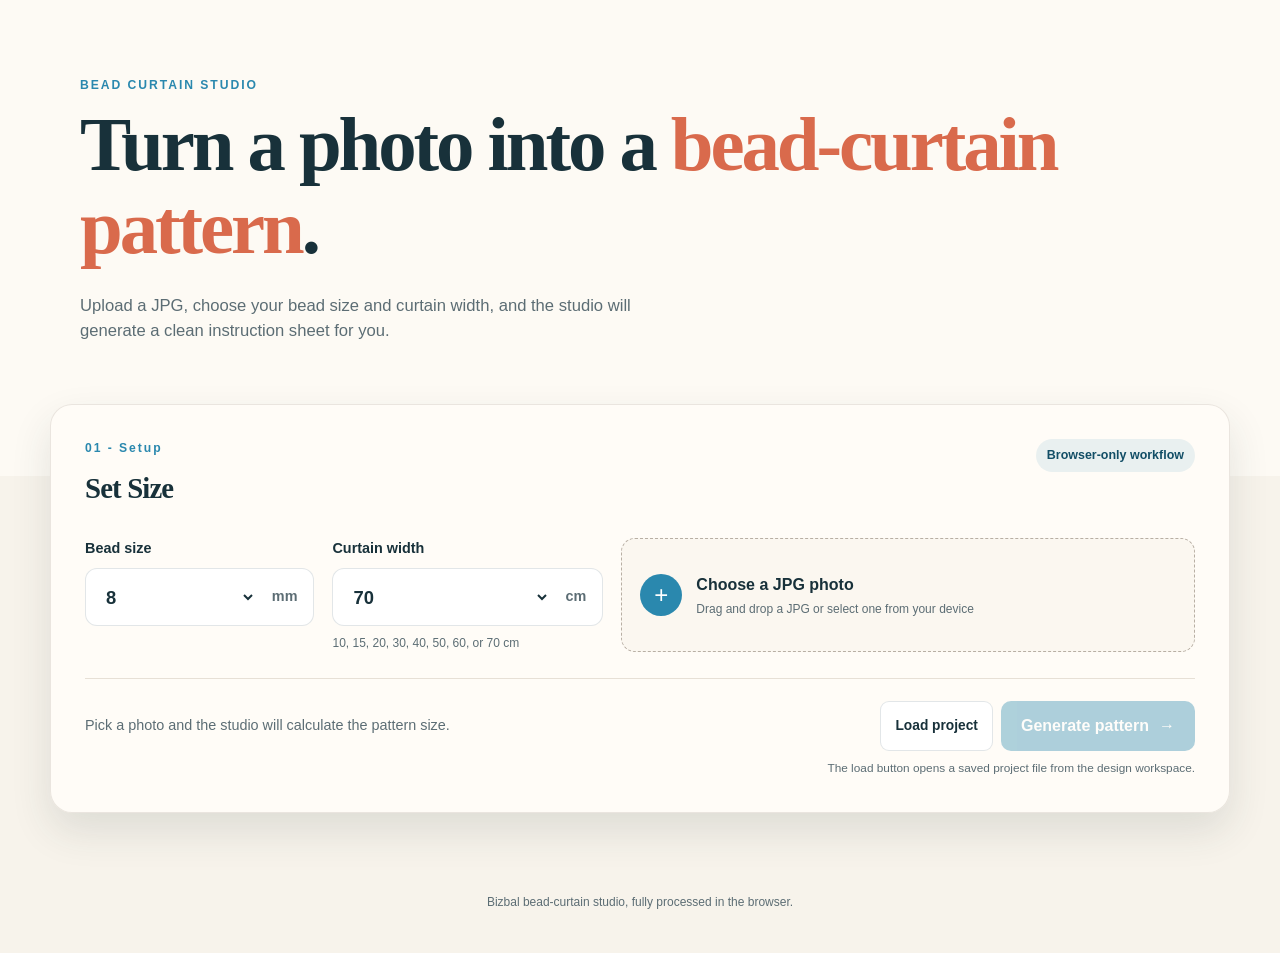
==== commit b377e6ba: "Update career timeline and Bizbal label" ====
--- a/bizbal/index.html
+++ b/bizbal/index.html
@@ -23,7 +23,7 @@
       <div class="section-heading">
         <div>
           <p class="step">01 - Setup</p>
-          <h2 id="setup-title">Set the pattern size</h2>
+          <h2 id="setup-title">Set Size</h2>
         </div>
         <span class="local-badge">Browser-only workflow</span>
       </div>
